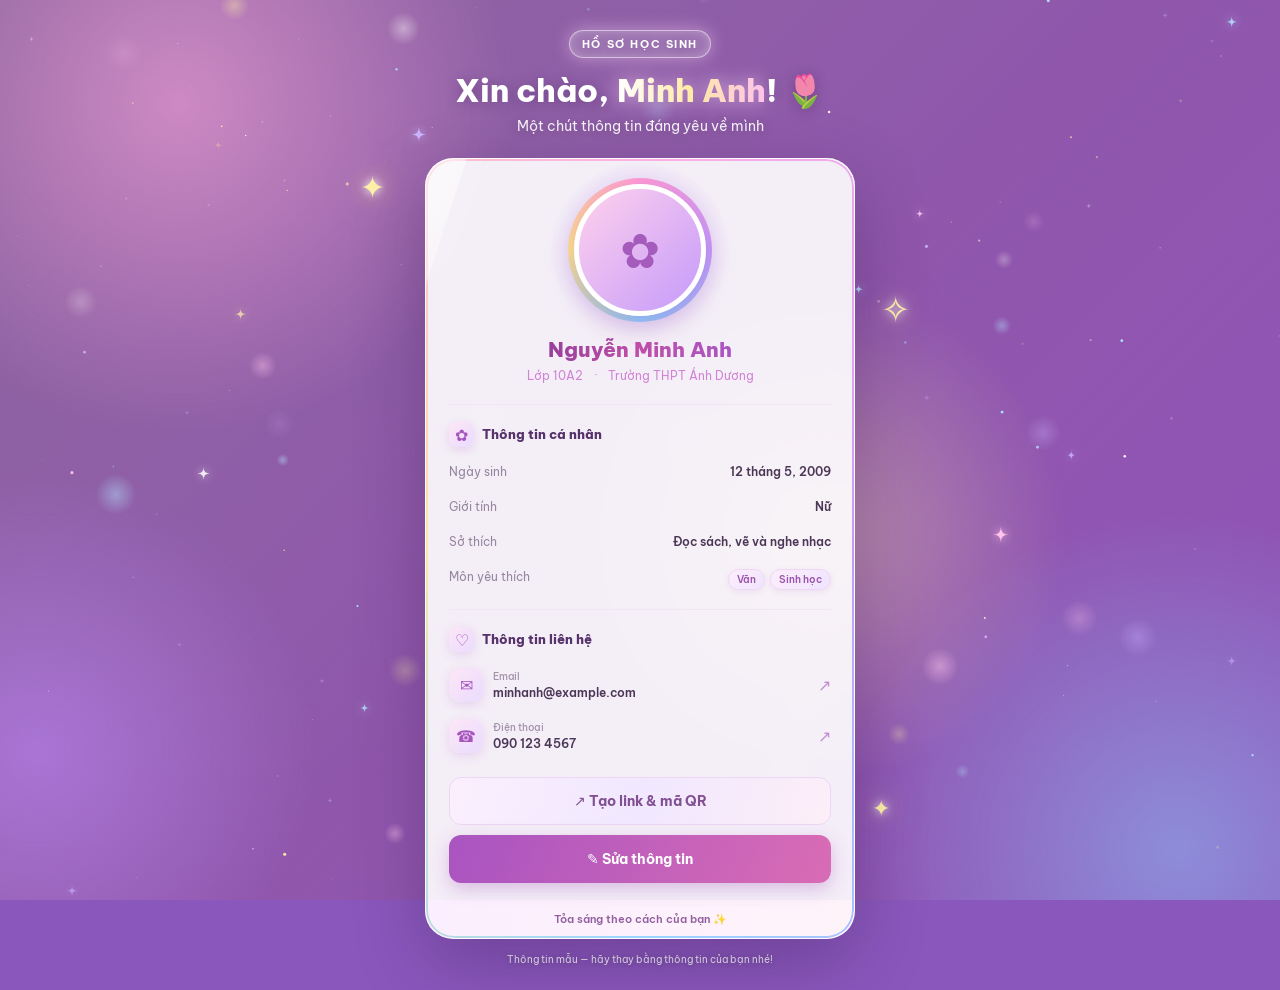
==== index.html @ 6e38a8b4 "Add files via upload" ====
<!DOCTYPE html>
<html lang="vi">
<head>
    <meta charset="UTF-8">
    <meta name="viewport" content="width=device-width, initial-scale=1.0, viewport-fit=cover">
    <meta name="theme-color" content="#a54bd6">
    <title>Hồ sơ học sinh | Minh Anh</title>
    <link rel="preconnect" href="https://fonts.googleapis.com">
    <link rel="preconnect" href="https://fonts.gstatic.com" crossorigin>
    <link href="https://fonts.googleapis.com/css2?family=Be+Vietnam+Pro:wght@400;500;600;700;800&display=swap" rel="stylesheet">
    <link rel="stylesheet" href="style.css">
</head>
<body>
    <div class="aurora" aria-hidden="true">
        <span class="blob blob-1"></span>
        <span class="blob blob-2"></span>
        <span class="blob blob-3"></span>
        <span class="blob blob-4"></span>
    </div>
    <canvas class="star-canvas" id="star-canvas" aria-hidden="true"></canvas>
    <main class="profile-page">
        <div class="sparkle sparkle-one" aria-hidden="true">✦</div>
        <div class="sparkle sparkle-two" aria-hidden="true">✧</div>
        <div class="sparkle sparkle-three" aria-hidden="true">✦</div>

        <header class="page-heading">
            <span class="eyebrow">HỒ SƠ HỌC SINH</span>
            <h1>Xin chào, <span id="greeting-name">Minh Anh</span>! <span class="wave-flower" aria-hidden="true">🌷</span></h1>
            <p>Một chút thông tin đáng yêu về mình</p>
        </header>

        <article class="profile-card">
            <div class="portrait-wrap">
                <img
                    class="portrait"
                    id="portrait"
                    src="https://images.unsplash.com/photo-1534528741775-53994a69daeb?auto=format&amp;fit=crop&amp;w=500&amp;h=500&amp;q=85"
                    alt="Ảnh chân dung của Nguyễn Minh Anh"
                >
                <span class="portrait-placeholder" id="portrait-placeholder" hidden aria-hidden="true">✿</span>
                <span class="orbit" aria-hidden="true"><i>✦</i><i>✧</i><i>♡</i><i>✦</i></span>
                <span class="online-badge" id="portrait-badge"><span aria-hidden="true">✦</span> Học sinh chăm ngoan</span>
            </div>

            <div class="student-intro">
                <h2 id="student-name">Nguyễn Minh Anh</h2>
                <p class="student-meta"><span id="student-class">Lớp 10A2</span> <span id="meta-separator" aria-hidden="true">·</span> <span id="student-school">Trường THPT Ánh Dương</span></p>
            </div>

            <section class="info-section" aria-labelledby="personal-title">
                <h3 id="personal-title"><span class="section-icon" aria-hidden="true">✿</span> Thông tin cá nhân</h3>
                <dl class="info-list">
                    <div class="info-row">
                        <dt>Ngày sinh</dt>
                        <dd id="student-birthday">12 tháng 5, 2009</dd>
                    </div>
                    <div class="info-row">
                        <dt>Giới tính</dt>
                        <dd id="student-gender">Nữ</dd>
                    </div>
                    <div class="info-row">
                        <dt>Sở thích</dt>
                        <dd id="student-hobbies">Đọc sách, vẽ và nghe nhạc</dd>
                    </div>
                    <div class="info-row">
                        <dt>Môn yêu thích</dt>
                        <dd id="student-subjects"><span class="subject-pill">Văn</span><span class="subject-pill">Sinh học</span></dd>
                    </div>
                </dl>
            </section>

            <section class="contact-section" aria-labelledby="contact-title">
                <h3 id="contact-title"><span class="section-icon" aria-hidden="true">♡</span> Thông tin liên hệ</h3>
                <a class="contact-link" id="email-link" href="mailto:minhanh@example.com">
                    <span class="contact-icon" aria-hidden="true">✉</span>
                    <span><small>Email</small><span id="student-email">minhanh@example.com</span></span>
                    <span class="link-arrow" aria-hidden="true">↗</span>
                </a>
                <a class="contact-link" id="phone-link" href="tel:+84901234567">
                    <span class="contact-icon" aria-hidden="true">☎</span>
                    <span><small>Điện thoại</small><span id="student-phone">090 123 4567</span></span>
                    <span class="link-arrow" aria-hidden="true">↗</span>
                </a>
            </section>

            <button class="heart-button" id="heart-button" type="button" hidden><span aria-hidden="true">💖</span> <span id="heart-label">Thả tim cho bạn ấy</span></button>
            <button class="share-toggle" id="share-toggle" type="button" aria-expanded="false" aria-controls="share-panel">↗ Tạo link &amp; mã QR</button>
            <section class="share-panel" id="share-panel" hidden aria-labelledby="share-title">
                <h3 id="share-title">Chọn thông tin muốn chia sẻ</h3>
                <p class="share-warning">Chỉ chọn thông tin bạn đồng ý công khai. Người nhận link hoặc mã QR có thể xem các mục đã chọn.</p>
                <fieldset class="share-fields">
                    <legend>Hiển thị trong hồ sơ chia sẻ</legend>
                    <label><input type="checkbox" value="name"> Họ và tên</label>
                    <label><input type="checkbox" value="className"> Lớp</label>
                    <label><input type="checkbox" value="school"> Trường</label>
                    <label><input type="checkbox" value="photo"> Ảnh đại diện</label>
                    <label><input type="checkbox" value="birthday"> Ngày sinh</label>
                    <label><input type="checkbox" value="gender"> Giới tính</label>
                    <label><input type="checkbox" value="hobbies"> Sở thích</label>
                    <label><input type="checkbox" value="subjects"> Môn yêu thích</label>
                    <label><input type="checkbox" value="email"> Email</label>
                    <label><input type="checkbox" value="phone"> Điện thoại</label>
                </fieldset>
                <p class="share-note">Các mục đã chọn được nhúng vào đường dẫn (không mã hóa); đừng chia sẻ dữ liệu nhạy cảm. Ảnh tải lên chỉ lưu trên máy, muốn chia sẻ ảnh cần dùng URL công khai. Trang cần được đăng lên hosting để người khác mở được.</p>
                <p class="share-message" id="share-message" role="status" aria-live="polite"></p>
                <div class="share-actions">
                    <button class="save-button" id="create-share" type="button">Tạo link &amp; QR</button>
                    <button class="cancel-button" id="close-share" type="button">Đóng</button>
                </div>
                <div class="share-result" id="share-result" hidden>
                    <label class="form-field">
                        Link chia sẻ
                        <input id="share-url" type="text" readonly>
                    </label>
                    <button class="save-button native-share" id="native-share" type="button" hidden>📤 Gửi qua Zalo, Messenger…</button>
                    <button class="copy-button" id="copy-share" type="button">Sao chép link</button>
                    <a class="designer-link" id="open-qr-designer" href="qr-designer.html" target="_blank" rel="noopener">Trang trang trí thẻ QR · tải PNG 54 × 85 mm</a>
                    <div class="qr-output" id="qr-output" aria-label="Mã QR cho link hồ sơ"></div>
                </div>
            </section>

            <button class="edit-toggle" id="edit-toggle" type="button" aria-expanded="false" aria-controls="profile-form">✎ Sửa thông tin</button>
            <form class="profile-form" id="profile-form" hidden>
                <h3>Chỉnh sửa hồ sơ</h3>
                <label class="form-field">
                    Họ và tên
                    <input name="name" type="text" maxlength="80" autocomplete="name" autocapitalize="words" enterkeyhint="next">
                </label>
                <div class="form-grid">
                    <label class="form-field">
                        Lớp
                        <input name="className" type="text" maxlength="30">
                    </label>
                    <label class="form-field">
                        Trường
                        <input name="school" type="text" maxlength="100">
                    </label>
                </div>
                <div class="form-grid">
                    <label class="form-field">
                        Ngày sinh
                        <input name="birthday" type="date">
                    </label>
                    <label class="form-field">
                        Giới tính
                        <select name="gender">
                            <option value="">Chưa chọn</option>
                            <option value="Nữ">Nữ</option>
                            <option value="Nam">Nam</option>
                            <option value="Khác">Khác</option>
                        </select>
                    </label>
                </div>
                <label class="form-field">
                    Sở thích
                    <input name="hobbies" type="text" maxlength="160">
                </label>
                <label class="form-field">
                    Môn yêu thích <span class="field-hint">(ngăn cách bằng dấu phẩy)</span>
                    <input name="subjects" type="text" maxlength="120">
                </label>
                <label class="form-field">
                    Email
                    <input name="email" type="email" maxlength="120" autocomplete="email" inputmode="email" autocapitalize="off" spellcheck="false" enterkeyhint="next">
                </label>
                <label class="form-field">
                    Điện thoại
                    <input name="phone" type="tel" maxlength="24" autocomplete="tel" inputmode="tel" enterkeyhint="next">
                </label>
                <label class="form-field">
                    Đường dẫn ảnh chân dung
                    <input name="photo" type="url" maxlength="500" inputmode="url" autocapitalize="off" spellcheck="false" placeholder="https://…">
                </label>
                <label class="form-field">
                    Hoặc chọn ảnh từ thiết bị
                    <input name="photoFile" type="file" accept="image/*">
                    <span class="field-hint">Ảnh sẽ được tự thu nhỏ và lưu trên trình duyệt này.</span>
                </label>
                <img class="photo-preview" id="photo-preview" alt="Xem trước ảnh đại diện" hidden>
                <button class="cancel-button photo-clear" id="clear-photo" type="button" hidden>Gỡ ảnh đại diện</button>
                <p class="form-message" id="form-message" role="status" aria-live="polite"></p>
                <div class="form-actions">
                    <button class="save-button" type="submit">Lưu thông tin</button>
                    <button class="cancel-button" id="cancel-edit" type="button">Hủy</button>
                </div>
            </form>

            <footer class="card-footer">Tỏa sáng theo cách của bạn <span class="footer-spark" aria-hidden="true">✨</span></footer>
        </article>
        <p class="page-note">Thông tin mẫu — hãy thay bằng thông tin của bạn nhé!</p>
    </main>
    <script src="vendor/qrcode.js" defer></script>
    <script src="app.js" defer></script>
    <script src="effects.js" defer></script>
</body>
</html>
---- style.css ----
* {
    box-sizing: border-box;
}

:root {
    color-scheme: light;
    font-family: "Be Vietnam Pro", sans-serif;
    color: #38244d;
    background: #e7c7f5;
    font-synthesis: none;
    text-rendering: optimizeLegibility;
}

body {
    min-width: 320px;
    min-height: 100vh;
    min-height: 100dvh;
    margin: 0;
    background: #8a58bd;
    -webkit-tap-highlight-color: transparent;
}

/* Ảnh nền cố định bằng lớp riêng (iOS không hỗ trợ background-attachment: fixed) */
body::before {
    position: fixed;
    z-index: -2;
    inset: 0;
    background:
        linear-gradient(135deg, rgba(76, 35, 101, 0.62), rgba(151, 68, 173, 0.34)),
        url("https://images.unsplash.com/photo-1503676260728-1c00da094a0b?auto=format&fit=crop&w=1400&q=80") center / cover,
        linear-gradient(135deg, #edcaf7, #b37ad4 52%, #8a58bd);
    content: "";
}

.profile-page {
    position: relative;
    display: flex;
    min-height: 100vh;
    flex-direction: column;
    align-items: center;
    justify-content: center;
    overflow: hidden;
    overflow: clip;
    padding: 38px 18px 26px;
}

.page-heading {
    margin: 0 0 23px;
    color: #fff;
    text-align: center;
    text-shadow: 0 2px 14px rgba(49, 18, 68, 0.3);
}

.eyebrow {
    display: inline-block;
    margin-bottom: 8px;
    border: 1px solid rgba(255, 255, 255, 0.55);
    border-radius: 999px;
    background: rgba(255, 255, 255, 0.16);
    padding: 6px 12px;
    font-size: 0.66rem;
    font-weight: 700;
    letter-spacing: 0.15em;
}

.page-heading h1 {
    margin: 0;
    font-size: clamp(1.45rem, 6vw, 2rem);
    font-weight: 800;
}

.page-heading p {
    margin: 7px 0 0;
    font-size: 0.86rem;
    opacity: 0.92;
}

.profile-card {
    position: relative;
    z-index: 1;
    --card-pad: 23px;
    width: min(100%, 430px);
    overflow: hidden;
    overflow: clip;
    border: 1px solid rgba(255, 255, 255, 0.78);
    border-radius: 28px;
    background: rgba(255, 255, 255, 0.94);
    box-shadow: 0 24px 70px rgba(48, 15, 67, 0.3), inset 0 1px 0 #fff;
    padding: 25px 23px 0;
    backdrop-filter: blur(14px);
}

.portrait-wrap {
    position: relative;
    width: 132px;
    height: 132px;
    margin: 0 auto 15px;
    border: 5px solid #fff;
    border-radius: 50%;
    background: linear-gradient(135deg, #ffd1ed, #c59afa);
    box-shadow: 0 0 0 3px #dca9ee, 0 9px 24px rgba(138, 72, 171, 0.22);
}

.portrait {
    display: block;
    width: 100%;
    height: 100%;
    border-radius: inherit;
    object-fit: cover;
    object-position: center 38%;
}

.portrait-placeholder {
    position: absolute;
    inset: 0;
    display: grid;
    place-items: center;
    border-radius: inherit;
    color: #a45bbb;
    font-size: 3rem;
}

.online-badge {
    position: absolute;
    right: 50%;
    bottom: -13px;
    display: flex;
    width: max-content;
    align-items: center;
    gap: 5px;
    transform: translateX(50%);
    border: 1px solid #f2d4fb;
    border-radius: 999px;
    background: #fff7ff;
    padding: 5px 10px;
    color: #8f4bad;
    font-size: 0.62rem;
    font-weight: 700;
    box-shadow: 0 3px 9px rgba(115, 59, 143, 0.12);
}

.student-intro {
    margin: 20px 0 21px;
    text-align: center;
}

.student-intro h2 {
    margin: 0;
    color: #422558;
    font-size: 1.3rem;
    font-weight: 800;
}

.student-meta {
    margin: 5px 0 0;
    color: #8b7797;
    font-size: 0.75rem;
}

.student-meta span {
    margin: 0 4px;
    color: #d184d6;
}

.info-section,
.contact-section {
    border-top: 1px solid #f0e7f3;
    padding: 17px 0 14px;
}

.info-section h3,
.contact-section h3 {
    display: flex;
    align-items: center;
    gap: 8px;
    margin: 0 0 12px;
    color: #56336b;
    font-size: 0.84rem;
    font-weight: 800;
}

.section-icon {
    display: grid;
    width: 25px;
    height: 25px;
    place-items: center;
    border-radius: 8px;
    background: #f7eafa;
    color: #a755bd;
    font-size: 1rem;
}

.info-list {
    display: grid;
    gap: 10px;
    margin: 0;
}

.info-row {
    display: flex;
    justify-content: space-between;
    gap: 14px;
    font-size: 0.75rem;
}

.info-row dt {
    flex: 0 0 94px;
    color: #9687a0;
}

.info-row dd {
    margin: 0;
    color: #4b3657;
    font-weight: 600;
    text-align: right;
}

.subject-pill {
    display: inline-block;
    margin-left: 5px;
    border-radius: 999px;
    background: #f8eafa;
    padding: 3px 8px;
    color: #9c55ad;
    font-size: 0.65rem;
}

.contact-section {
    padding-bottom: 17px;
}

.contact-section h3 {
    margin-bottom: 9px;
}

.contact-link {
    display: flex;
    min-height: 48px;
    align-items: center;
    gap: 10px;
    border-radius: 12px;
    color: #4b3657;
    font-size: 0.72rem;
    font-weight: 600;
    text-decoration: none;
    transition: background-color 160ms ease, transform 160ms ease;
}

.contact-link + .contact-link {
    margin-top: 3px;
}

.contact-link:hover,
.contact-link:focus-visible {
    transform: translateX(3px);
    background: #fcf6fd;
    outline: none;
}

.contact-icon {
    display: grid;
    width: 34px;
    height: 34px;
    flex: 0 0 34px;
    place-items: center;
    border-radius: 11px;
    background: #f7eafa;
    color: #a755bd;
    font-size: 1rem;
}

.contact-link small {
    display: block;
    margin-bottom: 2px;
    color: #a293aa;
    font-size: 0.62rem;
    font-weight: 500;
}

.link-arrow {
    margin-left: auto;
    color: #c28bd0;
    font-size: 1rem;
}

[hidden] {
    display: none !important;
}

.edit-toggle,
.share-toggle,
.save-button,
.cancel-button,
.copy-button,
.designer-link {
    min-height: 43px;
    border: 0;
    border-radius: 12px;
    font: inherit;
    font-size: 0.78rem;
    font-weight: 700;
    cursor: pointer;
    transition: transform 160ms ease, filter 160ms ease;
}

.edit-toggle:hover,
.share-toggle:hover,
.save-button:hover,
.cancel-button:hover,
.copy-button:hover,
.designer-link:hover {
    transform: translateY(-1px);
    filter: brightness(1.03);
}

.edit-toggle:focus-visible,
.share-toggle:focus-visible,
.save-button:focus-visible,
.cancel-button:focus-visible,
.copy-button:focus-visible,
.designer-link:focus-visible,
.form-field input:focus-visible,
.form-field select:focus-visible {
    outline: 3px solid rgba(167, 85, 189, 0.28);
    outline-offset: 2px;
}

.edit-toggle {
    width: 100%;
    margin: 0 0 17px;
    background: linear-gradient(110deg, #a954c1, #c568b4);
    color: #fff;
    box-shadow: 0 6px 15px rgba(153, 71, 173, 0.2);
}

.share-toggle,
.copy-button {
    width: 100%;
    margin: 0 0 10px;
    background: #f5edf7;
    color: #815092;
}

.share-panel {
    display: grid;
    gap: 12px;
    margin-bottom: 17px;
    border: 1px solid #efdef4;
    border-radius: 16px;
    background: #fffaff;
    padding: 15px;
}

.share-panel h3 {
    margin: 0;
    color: #56336b;
    font-size: 0.88rem;
}

.share-warning,
.share-note {
    margin: 0;
    color: #866f91;
    font-size: 0.68rem;
    line-height: 1.55;
}

.share-warning {
    color: #8d526d;
}

.share-fields {
    display: grid;
    grid-template-columns: 1fr 1fr;
    gap: 9px 8px;
    margin: 0;
    border: 1px solid #efe4f2;
    border-radius: 12px;
    padding: 11px;
}

.share-fields legend {
    padding: 0 5px;
    color: #745a81;
    font-size: 0.66rem;
    font-weight: 700;
}

.share-fields label {
    display: flex;
    align-items: center;
    gap: 6px;
    color: #5b4568;
    font-size: 0.67rem;
}

.share-fields input {
    accent-color: #a954c1;
}

.share-message {
    margin: 0;
    color: #478153;
    font-size: 0.7rem;
    line-height: 1.5;
}

.share-message.is-error {
    color: #b33457;
}

.share-actions {
    display: flex;
    gap: 9px;
}

.share-actions .save-button {
    flex: 1;
}

.share-actions .cancel-button {
    min-width: 76px;
}

.share-result {
    display: grid;
    gap: 10px;
    border-top: 1px solid #efe4f2;
    padding-top: 12px;
}

.copy-button {
    margin: 0;
    background: #f0e2f5;
}

.designer-link {
    display: grid;
    place-items: center;
    background: #fdf2f9;
    color: #815092;
    text-align: center;
    text-decoration: none;
}

.qr-output {
    display: grid;
    min-height: 170px;
    place-items: center;
    border-radius: 12px;
    background: #fff;
    padding: 12px;
}

.qr-output img {
    display: block;
    width: min(100%, 190px);
    height: auto;
    image-rendering: pixelated;
}

.profile-form {
    display: grid;
    gap: 12px;
    border-top: 1px solid #f0e7f3;
    padding: 18px 0 19px;
}

.profile-form h3 {
    margin: 0 0 2px;
    color: #56336b;
    font-size: 0.9rem;
}

.form-grid {
    display: grid;
    grid-template-columns: 1fr 1fr;
    gap: 10px;
}

.form-field {
    display: grid;
    min-width: 0;
    gap: 6px;
    color: #715c7d;
    font-size: 0.7rem;
    font-weight: 700;
}

.form-field input,
.form-field select {
    width: 100%;
    min-height: 42px;
    border: 1px solid #e8d9ed;
    border-radius: 10px;
    background: #fff;
    padding: 9px 10px;
    color: #4b3657;
    font: inherit;
    font-size: 0.72rem;
}

.form-field input[type="file"] {
    padding: 7px;
}

.photo-preview {
    width: 88px;
    height: 88px;
    justify-self: center;
    border: 3px solid #e8c6f0;
    border-radius: 50%;
    background: #f7eafa;
    object-fit: cover;
    object-position: center;
}

.photo-clear {
    justify-self: center;
}

.form-field input:focus,
.form-field select:focus {
    border-color: #bd79cd;
    outline: none;
}

.field-hint {
    color: #a293aa;
    font-size: 0.63rem;
    font-weight: 500;
}

.form-message {
    min-height: 0;
    margin: 0;
    color: #478153;
    font-size: 0.7rem;
    line-height: 1.5;
}

.form-message.is-error {
    color: #b33457;
}

.form-actions {
    display: flex;
    gap: 9px;
}

.save-button {
    flex: 1;
    background: #9850b4;
    color: #fff;
}

.save-button:disabled {
    cursor: wait;
    opacity: 0.65;
}

.cancel-button {
    min-width: 88px;
    background: #f5edf7;
    color: #735881;
}

.card-footer {
    margin: 0 -23px;
    background: linear-gradient(90deg, #fbf0ff, #fff5fa);
    padding: 12px 8px;
    color: #91619f;
    font-size: 0.68rem;
    font-weight: 600;
    text-align: center;
}

.page-note {
    margin: 14px 0 0;
    color: rgba(255, 255, 255, 0.9);
    font-size: 0.65rem;
    text-align: center;
    text-shadow: 0 1px 6px rgba(49, 18, 68, 0.35);
}

.sparkle {
    position: absolute;
    z-index: 0;
    color: #fff2a8;
    text-shadow: 0 0 12px rgba(255, 255, 255, 0.9);
    animation: twinkle 2.4s ease-in-out infinite;
    pointer-events: none;
}

.sparkle-one {
    top: 17%;
    left: max(8%, calc(50% - 280px));
    font-size: 1.9rem;
}

.sparkle-two {
    top: 29%;
    right: max(8%, calc(50% - 270px));
    animation-delay: 0.7s;
    font-size: 2.2rem;
}

.sparkle-three {
    right: max(12%, calc(50% - 250px));
    bottom: 17%;
    animation-delay: 1.3s;
    font-size: 1.4rem;
}

@keyframes twinkle {
    0%, 100% {
        opacity: 0.55;
        transform: scale(0.82) rotate(-12deg);
    }

    50% {
        opacity: 1;
        transform: scale(1.18) rotate(12deg);
    }
}

@media (max-width: 380px) {
    .profile-page {
        padding-right: 13px;
        padding-left: 13px;
    }

    .profile-card {
        --card-pad: 18px;
        border-radius: 24px;
        padding-right: 18px;
        padding-left: 18px;
    }

    .card-footer {
        margin-right: -18px;
        margin-left: -18px;
    }

    .info-row {
        gap: 8px;
        font-size: 0.7rem;
    }

    .form-grid {
        grid-template-columns: 1fr;
    }
}

/* ==========================================================
   ✨ Hiệu ứng lung linh
   ========================================================== */

@property --angle {
    syntax: "<angle>";
    inherits: false;
    initial-value: 0deg;
}

/* Tạo ngữ cảnh xếp lớp để cực quang & sao nằm trên ảnh nền, dưới nội dung */
body {
    isolation: isolate;
}

/* Nền cực quang */
.aurora {
    position: fixed;
    z-index: -1;
    inset: 0;
    overflow: hidden;
    pointer-events: none;
}

.blob {
    position: absolute;
    width: 60vmax;
    height: 60vmax;
    border-radius: 50%;
    opacity: 0.6;
    mix-blend-mode: screen;
    animation: drift 18s ease-in-out infinite alternate;
    will-change: transform;
}

.blob-1 {
    top: -22vmax;
    left: -16vmax;
    background: radial-gradient(circle, rgba(255, 168, 222, 0.95), transparent 62%);
}

.blob-2 {
    right: -22vmax;
    bottom: -26vmax;
    background: radial-gradient(circle, rgba(140, 205, 255, 0.8), transparent 62%);
    animation-duration: 22s;
    animation-delay: -6s;
}

.blob-3 {
    top: 28%;
    left: 42%;
    width: 44vmax;
    height: 44vmax;
    background: radial-gradient(circle, rgba(255, 234, 160, 0.6), transparent 62%);
    animation-duration: 26s;
    animation-delay: -12s;
}

.blob-4 {
    top: 48%;
    left: -22vmax;
    width: 50vmax;
    height: 50vmax;
    background: radial-gradient(circle, rgba(196, 140, 255, 0.85), transparent 62%);
    animation-duration: 20s;
    animation-delay: -3s;
}

@keyframes drift {
    0% { transform: translate3d(0, 0, 0) scale(1); }
    50% { transform: translate3d(6vmax, -4vmax, 0) scale(1.12); }
    100% { transform: translate3d(-4vmax, 5vmax, 0) scale(0.94); }
}

.star-canvas {
    position: fixed;
    z-index: -1;
    inset: 0;
    width: 100%;
    height: 100%;
    pointer-events: none;
}

/* Tiêu đề */
.page-heading {
    animation: rise 0.8s cubic-bezier(0.2, 0.8, 0.2, 1) backwards;
}

.eyebrow {
    position: relative;
    overflow: hidden;
    box-shadow: 0 0 18px rgba(255, 220, 250, 0.45), inset 0 0 8px rgba(255, 255, 255, 0.25);
}

.eyebrow::after {
    position: absolute;
    inset: 0;
    background: linear-gradient(100deg, transparent 30%, rgba(255, 255, 255, 0.75) 50%, transparent 70%);
    transform: translateX(-120%);
    animation: sweep 4.5s ease-in-out 1s infinite;
    content: "";
}

#greeting-name {
    background: linear-gradient(90deg, #fff 0%, #ffeaa6 25%, #ffc2ec 50%, #ffeaa6 75%, #fff 100%);
    background-size: 200% auto;
    -webkit-background-clip: text;
    background-clip: text;
    color: transparent;
    text-shadow: none;
    filter: drop-shadow(0 0 10px rgba(255, 225, 250, 0.65));
    animation: shimmer-text 4s linear infinite;
}

.wave-flower {
    display: inline-block;
    transform-origin: 50% 90%;
    animation: sway 2.8s ease-in-out infinite;
}

/* Thẻ hồ sơ */
.profile-card {
    background: rgba(255, 255, 255, 0.9);
    animation:
        card-in 0.9s cubic-bezier(0.2, 0.8, 0.2, 1) 0.1s backwards,
        card-glow 6s ease-in-out infinite;
}

.profile-card::before {
    position: absolute;
    z-index: 2;
    inset: 0;
    border-radius: inherit;
    background: conic-gradient(from var(--angle), #ffb0e4, #c59afa, #9ad6ff, #ffe7a0, #ffb0e4);
    padding: 2px;
    pointer-events: none;
    content: "";
    -webkit-mask: linear-gradient(#000 0 0) content-box, linear-gradient(#000 0 0);
    -webkit-mask-composite: xor;
    mask: linear-gradient(#000 0 0) content-box, linear-gradient(#000 0 0);
    mask-composite: exclude;
    animation: spin-angle 6s linear infinite;
}

.profile-card::after {
    position: absolute;
    z-index: 3;
    top: 0;
    left: 0;
    width: 40%;
    height: 100%;
    background: linear-gradient(100deg, transparent, rgba(255, 255, 255, 0.55), transparent);
    transform: translateX(-150%) skewX(-18deg);
    pointer-events: none;
    content: "";
    animation: card-shine 8s ease-in-out 1.4s infinite;
}

.portrait-wrap,
.student-intro,
.info-section,
.contact-section,
.card-footer {
    animation: rise 0.7s cubic-bezier(0.2, 0.8, 0.2, 1) backwards;
}

.student-intro { animation-delay: 0.35s; }
.info-section { animation-delay: 0.45s; }
.contact-section { animation-delay: 0.55s; }
.card-footer { animation-delay: 0.65s; }

.share-panel,
.profile-form {
    animation: pop-in 0.45s cubic-bezier(0.2, 0.8, 0.2, 1);
}

/* Ảnh chân dung với vòng cầu vồng */
.portrait-wrap {
    box-shadow: 0 10px 28px rgba(138, 72, 171, 0.3);
    animation:
        rise 0.7s cubic-bezier(0.2, 0.8, 0.2, 1) 0.25s backwards,
        float 5s ease-in-out 1s infinite;
}

.portrait-wrap::before {
    position: absolute;
    z-index: -1;
    inset: -11px;
    border-radius: 50%;
    background: conic-gradient(#ff9ad5, #c59afa, #8fd3ff, #ffe48a, #ff9ad5);
    content: "";
    animation: spin 5s linear infinite;
}

.portrait-wrap::after {
    position: absolute;
    z-index: -2;
    inset: -30px;
    border-radius: 50%;
    background: radial-gradient(circle, rgba(255, 170, 230, 0.55), rgba(197, 154, 250, 0.25) 45%, transparent 70%);
    content: "";
    animation: pulse 3s ease-in-out infinite;
}

.online-badge {
    z-index: 1;
    background: linear-gradient(90deg, #fff7ff, #fff3fb, #f6f0ff);
    box-shadow: 0 3px 12px rgba(165, 75, 214, 0.25), 0 0 0 2px rgba(255, 255, 255, 0.7);
}

.online-badge > span {
    display: inline-block;
    color: #e0a500;
    animation: twinkle 1.8s ease-in-out infinite;
}

.student-intro h2 {
    background: linear-gradient(90deg, #6b2f8f 0%, #c04fa8 25%, #8f5ce0 50%, #c04fa8 75%, #6b2f8f 100%);
    background-size: 200% auto;
    -webkit-background-clip: text;
    background-clip: text;
    color: transparent;
    animation: shimmer-text 6s linear infinite;
}

/* Các mục thông tin */
.section-icon,
.contact-icon {
    background: linear-gradient(135deg, #fde6f6, #eadcff);
    box-shadow: 0 3px 10px rgba(167, 85, 189, 0.18);
    transition: transform 260ms cubic-bezier(0.3, 1.6, 0.5, 1);
}

.info-section:hover .section-icon,
.contact-section:hover .section-icon {
    transform: rotate(-12deg) scale(1.12);
}

.info-row {
    margin: 0 -8px;
    border-radius: 10px;
    padding: 5px 8px;
    transition: background-color 180ms ease;
}

.info-row:hover {
    background: linear-gradient(90deg, #fdf3fe, #f8f1ff);
}

.subject-pill {
    border: 1px solid #f0d5f6;
    background: linear-gradient(135deg, #fdeefb, #efe4ff);
    box-shadow: 0 2px 6px rgba(167, 85, 189, 0.12);
    transition: transform 200ms ease;
}

.subject-pill:hover {
    transform: translateY(-2px) scale(1.06);
}

.contact-link:hover .contact-icon,
.contact-link:focus-visible .contact-icon {
    transform: scale(1.12) rotate(8deg);
}

.contact-link:hover,
.contact-link:focus-visible {
    background: linear-gradient(90deg, #fcf3fe, #f6f0ff);
}

/* Nút bấm có vệt sáng */
.edit-toggle,
.share-toggle,
.save-button,
.copy-button,
.designer-link {
    position: relative;
    overflow: hidden;
}

.edit-toggle,
.save-button {
    background: linear-gradient(110deg, #a954c1, #d86bb5, #8f6fe0, #a954c1);
    background-size: 300% 100%;
    box-shadow: 0 6px 18px rgba(153, 71, 173, 0.3);
    animation: gradient-flow 6s ease infinite;
}

.share-toggle {
    border: 1px solid #ecd6f4;
    background: linear-gradient(110deg, #fbeffd, #f1e8ff, #fdeef7);
}

.edit-toggle::after,
.share-toggle::after,
.save-button::after,
.copy-button::after,
.designer-link::after {
    position: absolute;
    inset: 0;
    background: linear-gradient(100deg, transparent 30%, rgba(255, 255, 255, 0.55) 50%, transparent 70%);
    transform: translateX(-120%);
    transition: transform 0.7s ease;
    pointer-events: none;
    content: "";
}

.edit-toggle:hover::after,
.share-toggle:hover::after,
.save-button:hover::after,
.copy-button:hover::after,
.designer-link:hover::after {
    transform: translateX(120%);
}

.edit-toggle:hover,
.save-button:hover {
    box-shadow: 0 8px 24px rgba(200, 90, 190, 0.42);
}

.card-footer {
    background: linear-gradient(90deg, #fbefff, #fff3fa, #f3eeff, #fbefff);
    background-size: 300% 100%;
    animation:
        rise 0.7s cubic-bezier(0.2, 0.8, 0.2, 1) 0.65s backwards,
        gradient-flow 8s ease infinite;
}

.footer-spark {
    display: inline-block;
    animation: twinkle 2s ease-in-out infinite;
}

/* Ngôi sao trang trí */
.sparkle {
    text-shadow: 0 0 10px #fff, 0 0 22px rgba(255, 230, 150, 0.9), 0 0 40px rgba(255, 170, 230, 0.6);
}

/* Vệt sao theo con trỏ */
.trail-spark {
    position: fixed;
    z-index: 1000;
    top: 0;
    left: 0;
    color: var(--color);
    font-size: var(--size);
    line-height: 1;
    text-shadow: 0 0 8px var(--color), 0 0 2px #fff;
    pointer-events: none;
    animation: spark-fly var(--dur) ease-out both;
    will-change: transform, opacity;
}

@keyframes spark-fly {
    from {
        opacity: 1;
        transform: translate(-50%, -50%) scale(1) rotate(0deg);
    }

    to {
        opacity: 0;
        transform: translate(calc(-50% + var(--dx)), calc(-50% + var(--dy))) scale(0.2) rotate(var(--rot));
    }
}

/* ==========================================================
   📱 Tối ưu cho điện thoại
   ========================================================== */

.profile-page {
    min-height: 100dvh;
    padding:
        max(30px, env(safe-area-inset-top))
        max(14px, env(safe-area-inset-right))
        max(24px, env(safe-area-inset-bottom))
        max(14px, env(safe-area-inset-left));
}

button,
a,
label,
input,
select {
    touch-action: manipulation;
}

.info-row dd,
.contact-link > span:nth-child(2) {
    min-width: 0;
    overflow-wrap: anywhere;
}

/* Ô nhập 16px để iOS không tự phóng to khi chạm vào */
.form-field {
    font-size: 0.8rem;
}

.form-field input,
.form-field select {
    min-height: 48px;
    border-radius: 12px;
    background: #fffdff;
    padding: 11px 13px;
    font-size: 16px;
    transition: border-color 160ms ease, box-shadow 160ms ease;
}

.form-field input:focus,
.form-field select:focus {
    box-shadow: 0 0 0 4px rgba(189, 121, 205, 0.18);
}

.form-field input[type="file"] {
    padding: 8px;
    font-size: 14px;
}

.form-field input[type="file"]::file-selector-button {
    margin-right: 10px;
    border: 0;
    border-radius: 9px;
    background: linear-gradient(110deg, #a954c1, #d86bb5);
    padding: 8px 12px;
    color: #fff;
    font: inherit;
    font-weight: 700;
    cursor: pointer;
}

.field-hint {
    font-size: 0.72rem;
}

.profile-form h3,
.share-panel h3 {
    font-size: 1rem;
}

.edit-toggle,
.share-toggle,
.save-button,
.cancel-button,
.copy-button,
.designer-link {
    min-height: 48px;
    font-size: 0.88rem;
}

.form-message,
.share-message {
    font-size: 0.8rem;
}

/* Thanh nút Lưu dính đáy màn hình khi đang sửa */
.form-actions {
    position: sticky;
    z-index: 4;
    bottom: 0;
    margin: 0 calc(-1 * var(--card-pad)) -19px;
    background: linear-gradient(rgba(255, 255, 255, 0), rgba(255, 255, 255, 0.97) 32%);
    padding: 16px var(--card-pad) calc(14px + env(safe-area-inset-bottom));
}

/* Ô chọn thông tin chia sẻ dạng chip dễ chạm */
.share-fields {
    gap: 8px;
    padding: 12px;
}

.share-fields legend {
    font-size: 0.74rem;
}

.share-fields label {
    min-height: 46px;
    border: 1px solid #eedcf4;
    border-radius: 12px;
    background: #fff;
    padding: 8px 10px;
    font-size: 0.8rem;
    cursor: pointer;
    transition: background-color 160ms ease, border-color 160ms ease, box-shadow 160ms ease;
}

.share-fields label:has(input:checked) {
    border-color: #c98ad8;
    background: linear-gradient(135deg, #fbeefd, #f1e8ff);
    color: #6b3a80;
    font-weight: 700;
    box-shadow: 0 3px 10px rgba(167, 85, 189, 0.15);
}

.share-fields input {
    width: 18px;
    height: 18px;
    flex: none;
    margin: 0;
}

.share-warning,
.share-note {
    font-size: 0.76rem;
}

#share-url {
    font-size: 14px;
}

.designer-link {
    padding: 8px 14px;
    line-height: 1.35;
}

.qr-output img {
    width: min(100%, 220px);
}

@media (max-width: 600px) {
    .page-heading h1 {
        font-size: 1.6rem;
    }

    .page-heading p {
        font-size: 0.92rem;
    }

    .eyebrow {
        font-size: 0.7rem;
    }

    .student-intro h2 {
        font-size: 1.45rem;
    }

    .student-meta {
        font-size: 0.86rem;
    }

    .info-section h3,
    .contact-section h3 {
        font-size: 0.96rem;
    }

    .info-row {
        font-size: 0.88rem;
    }

    .info-row dt {
        flex-basis: 104px;
    }

    .subject-pill {
        margin: 2px 0 2px 5px;
        padding: 4px 10px;
        font-size: 0.78rem;
    }

    .contact-link {
        min-height: 56px;
        font-size: 0.88rem;
    }

    .contact-link small {
        font-size: 0.74rem;
    }

    .online-badge {
        font-size: 0.72rem;
    }

    .card-footer {
        font-size: 0.8rem;
    }

    .page-note {
        font-size: 0.76rem;
    }

    /* Nhẹ máy hơn trên điện thoại */
    .profile-card {
        background: rgba(255, 255, 255, 0.95);
        box-shadow: 0 20px 50px rgba(48, 15, 67, 0.3), 0 0 36px rgba(255, 170, 230, 0.35), inset 0 1px 0 #fff;
        backdrop-filter: none;
        animation: card-in 0.9s cubic-bezier(0.2, 0.8, 0.2, 1) 0.1s backwards;
    }

    .blob {
        opacity: 0.42;
        mix-blend-mode: normal;
    }
}

@media (max-width: 420px) {
    .form-grid {
        grid-template-columns: 1fr;
    }
}

/* Màn hình cảm ứng: bỏ hiệu ứng hover bị "dính", thay bằng phản hồi khi nhấn */
@media (hover: none) {
    .info-row:hover,
    .contact-link:hover {
        background: transparent;
    }

    .contact-link:hover,
    .subject-pill:hover,
    .contact-link:hover .contact-icon,
    .info-section:hover .section-icon,
    .contact-section:hover .section-icon,
    .edit-toggle:hover,
    .share-toggle:hover,
    .save-button:hover,
    .cancel-button:hover,
    .copy-button:hover,
    .designer-link:hover {
        transform: none;
    }

    .edit-toggle:hover::after,
    .share-toggle:hover::after,
    .save-button:hover::after,
    .copy-button:hover::after,
    .designer-link:hover::after {
        transform: translateX(-120%);
    }

    .edit-toggle:active::after,
    .share-toggle:active::after,
    .save-button:active::after,
    .copy-button:active::after,
    .designer-link:active::after {
        transform: translateX(120%);
        transition-duration: 0.4s;
    }

    .edit-toggle:active,
    .share-toggle:active,
    .save-button:active,
    .cancel-button:active,
    .copy-button:active,
    .designer-link:active,
    .heart-button:active {
        transform: scale(0.97);
    }

    .contact-link:active {
        background: linear-gradient(90deg, #fcf3fe, #f6f0ff);
        transform: scale(0.98);
    }

    .share-fields label:active {
        transform: scale(0.97);
    }
}

/* ==========================================================
   💖 Trang xem hồ sơ được chia sẻ — lung linh hơn
   ========================================================== */

.orbit {
    display: none;
}

.is-shared .page-heading h1 {
    font-size: clamp(1.75rem, 7.5vw, 2.35rem);
}

.is-shared .profile-card {
    padding-top: 40px;
    background:
        radial-gradient(circle at 10% 16%, rgba(255, 205, 110, 0.6) 0 1.6px, transparent 2.6px),
        radial-gradient(circle at 88% 10%, rgba(255, 140, 205, 0.55) 0 1.6px, transparent 2.6px),
        radial-gradient(circle at 93% 44%, rgba(180, 150, 255, 0.55) 0 1.6px, transparent 2.6px),
        radial-gradient(circle at 6% 56%, rgba(255, 140, 205, 0.5) 0 1.6px, transparent 2.6px),
        radial-gradient(circle at 84% 86%, rgba(255, 205, 110, 0.55) 0 1.6px, transparent 2.6px),
        radial-gradient(circle at 18% 92%, rgba(180, 150, 255, 0.5) 0 1.6px, transparent 2.6px),
        linear-gradient(165deg, rgba(255, 255, 255, 0.97), rgba(253, 243, 255, 0.96) 55%, rgba(244, 238, 255, 0.96));
}

.is-shared .profile-card::before {
    padding: 3px;
    animation-duration: 4s;
}

.is-shared .portrait-wrap {
    width: 156px;
    height: 156px;
    margin-bottom: 22px;
}

.is-shared .portrait-wrap::before {
    inset: -13px;
    filter: saturate(1.3);
    animation-duration: 3.5s;
}

.is-shared .portrait-wrap::after {
    inset: -46px;
}

/* Sao bay vòng quanh ảnh */
.is-shared .orbit {
    position: absolute;
    display: block;
    inset: -28px;
    pointer-events: none;
    animation: spin 10s linear infinite;
}

.is-shared .orbit i {
    position: absolute;
    color: #fff3a6;
    font-size: 16px;
    font-style: normal;
    line-height: 1;
    text-shadow: 0 0 6px #fff, 0 0 14px rgba(255, 180, 230, 0.95);
    animation: twinkle 1.6s ease-in-out infinite;
}

.is-shared .orbit i:nth-child(1) { top: 2px; left: 12%; }
.is-shared .orbit i:nth-child(2) { top: 8%; right: 4%; color: #ffc2ec; animation-delay: 0.4s; }
.is-shared .orbit i:nth-child(3) { bottom: 12%; left: -2px; color: #ff9fd0; font-size: 18px; animation-delay: 0.8s; }
.is-shared .orbit i:nth-child(4) { right: 8%; bottom: 0; color: #d9c2ff; animation-delay: 1.2s; }

.is-shared .student-intro h2 {
    font-size: 1.6rem;
}

/* Từng dòng thông tin lần lượt hiện ra */
.is-shared .info-row,
.is-shared .contact-link {
    animation: rise 0.6s cubic-bezier(0.2, 0.8, 0.2, 1) backwards;
}

.is-shared .info-row:nth-child(1) { animation-delay: 0.6s; }
.is-shared .info-row:nth-child(2) { animation-delay: 0.7s; }
.is-shared .info-row:nth-child(3) { animation-delay: 0.8s; }
.is-shared .info-row:nth-child(4) { animation-delay: 0.9s; }
.is-shared .contact-link:nth-of-type(1) { animation-delay: 1s; }
.is-shared .contact-link:nth-of-type(2) { animation-delay: 1.1s; }

.is-shared .contact-link {
    border: 1px solid #f1e2f6;
    background: linear-gradient(90deg, #fffaff, #f8f3ff);
    padding: 8px 12px 8px 8px;
}

.is-shared .contact-link + .contact-link {
    margin-top: 9px;
}

.is-shared .page-note {
    max-width: 430px;
    border: 1px solid rgba(255, 255, 255, 0.35);
    border-radius: 18px;
    background: rgba(255, 255, 255, 0.16);
    padding: 8px 16px;
    line-height: 1.5;
}

/* Nút thả tim */
.heart-button {
    position: relative;
    width: 100%;
    min-height: 54px;
    margin: 2px 0 18px;
    overflow: hidden;
    border: 0;
    border-radius: 999px;
    background: linear-gradient(110deg, #ff7fbf, #d86bd6, #a678ff, #ff7fbf);
    background-size: 300% 100%;
    color: #fff;
    font: inherit;
    font-size: 0.98rem;
    font-weight: 800;
    box-shadow: 0 8px 22px rgba(230, 90, 180, 0.38);
    cursor: pointer;
    transition: transform 160ms ease;
    animation:
        gradient-flow 5s ease infinite,
        rise 0.7s cubic-bezier(0.2, 0.8, 0.2, 1) 1.2s backwards;
}

.heart-button > span:first-child {
    display: inline-block;
    animation: heartbeat 1.3s ease-in-out infinite;
}

.heart-button::after {
    position: absolute;
    inset: 0;
    background: linear-gradient(100deg, transparent 30%, rgba(255, 255, 255, 0.5) 50%, transparent 70%);
    transform: translateX(-120%);
    pointer-events: none;
    content: "";
    animation: sweep 3.5s ease-in-out 2s infinite;
}

.heart-button:focus-visible {
    outline: 3px solid rgba(255, 127, 191, 0.4);
    outline-offset: 3px;
}

@keyframes heartbeat {
    0%, 60%, 100% { transform: scale(1); }
    15% { transform: scale(1.28); }
    30% { transform: scale(1); }
    45% { transform: scale(1.18); }
}

@keyframes rise {
    from {
        opacity: 0;
        transform: translateY(18px);
    }
}

@keyframes card-in {
    from {
        opacity: 0;
        transform: translateY(30px) scale(0.96);
    }
}

@keyframes pop-in {
    from {
        opacity: 0;
        transform: translateY(-6px) scale(0.98);
    }
}

@keyframes card-glow {
    0%, 100% {
        box-shadow: 0 24px 70px rgba(48, 15, 67, 0.3), 0 0 36px rgba(255, 170, 230, 0.35), inset 0 1px 0 #fff;
    }

    50% {
        box-shadow: 0 24px 70px rgba(48, 15, 67, 0.3), 0 0 52px rgba(170, 190, 255, 0.45), inset 0 1px 0 #fff;
    }
}

@keyframes card-shine {
    0% { transform: translateX(-150%) skewX(-18deg); }
    16%, 100% { transform: translateX(320%) skewX(-18deg); }
}

@keyframes sweep {
    0% { transform: translateX(-120%); }
    30%, 100% { transform: translateX(120%); }
}

@keyframes shimmer-text {
    to { background-position: -200% center; }
}

@keyframes gradient-flow {
    0%, 100% { background-position: 0% 50%; }
    50% { background-position: 100% 50%; }
}

@keyframes spin {
    to { transform: rotate(360deg); }
}

@keyframes spin-angle {
    to { --angle: 360deg; }
}

@keyframes pulse {
    0%, 100% {
        opacity: 0.7;
        transform: scale(0.94);
    }

    50% {
        opacity: 1;
        transform: scale(1.06);
    }
}

@keyframes float {
    0%, 100% { transform: translateY(0); }
    50% { transform: translateY(-6px); }
}

@keyframes sway {
    0%, 100% { transform: rotate(-10deg); }
    50% { transform: rotate(10deg); }
}

@media (prefers-reduced-motion: reduce) {
    *,
    *::before,
    *::after {
        scroll-behavior: auto !important;
        animation-duration: 0.01ms !important;
        animation-iteration-count: 1 !important;
        transition-duration: 0.01ms !important;
    }
}
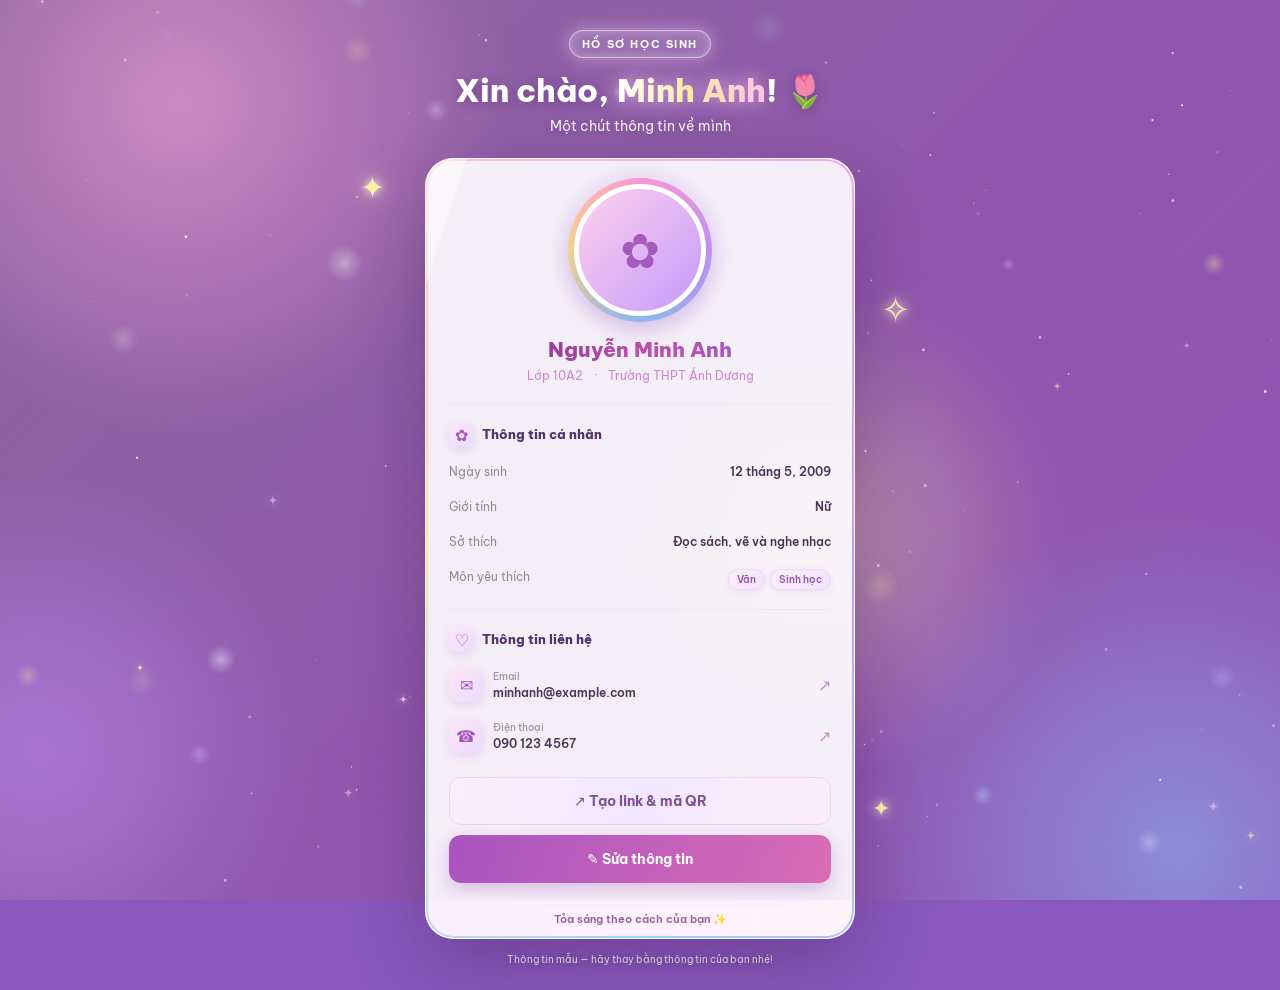
==== commit 4043a298: "Update index.html" ====
--- a/index.html
+++ b/index.html
@@ -26,7 +26,7 @@
         <header class="page-heading">
             <span class="eyebrow">HỒ SƠ HỌC SINH</span>
             <h1>Xin chào, <span id="greeting-name">Minh Anh</span>! <span class="wave-flower" aria-hidden="true">🌷</span></h1>
-            <p>Một chút thông tin đáng yêu về mình</p>
+            <p>Một chút thông tin về mình</p>
         </header>
 
         <article class="profile-card">
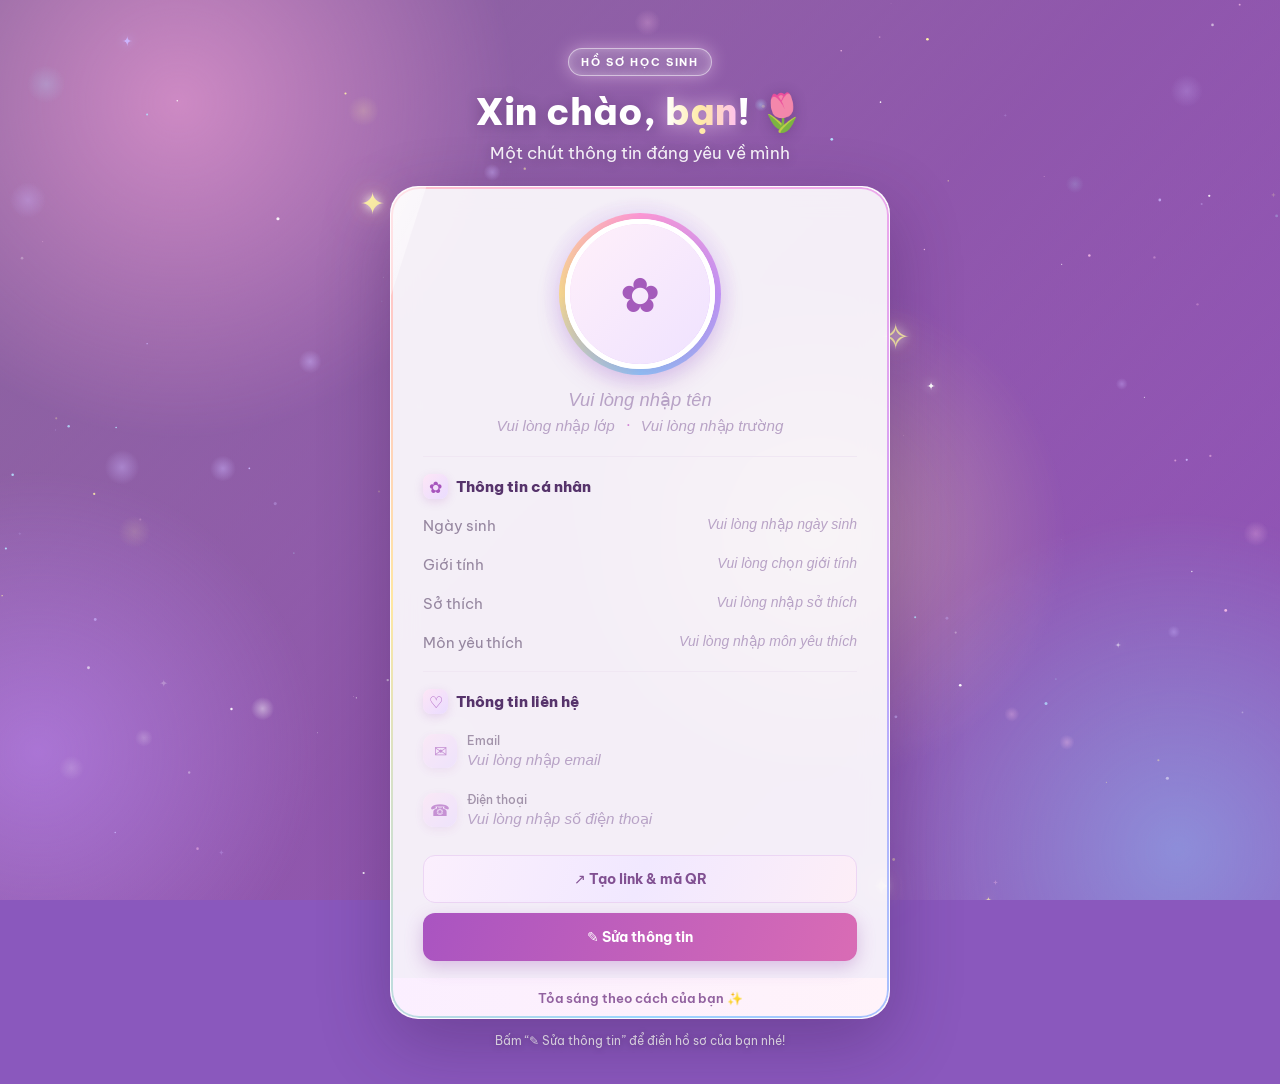
==== commit 154d0959: "Add files via upload" ====
--- a/index.html
+++ b/index.html
@@ -4,7 +4,7 @@
     <meta charset="UTF-8">
     <meta name="viewport" content="width=device-width, initial-scale=1.0, viewport-fit=cover">
     <meta name="theme-color" content="#a54bd6">
-    <title>Hồ sơ học sinh | Minh Anh</title>
+    <title>Hồ sơ học sinh</title>
     <link rel="preconnect" href="https://fonts.googleapis.com">
     <link rel="preconnect" href="https://fonts.gstatic.com" crossorigin>
     <link href="https://fonts.googleapis.com/css2?family=Be+Vietnam+Pro:wght@400;500;600;700;800&display=swap" rel="stylesheet">
@@ -25,26 +25,21 @@
 
         <header class="page-heading">
             <span class="eyebrow">HỒ SƠ HỌC SINH</span>
-            <h1>Xin chào, <span id="greeting-name">Minh Anh</span>! <span class="wave-flower" aria-hidden="true">🌷</span></h1>
-            <p>Một chút thông tin về mình</p>
+            <h1>Xin chào, <span id="greeting-name">bạn</span>! <span class="wave-flower" aria-hidden="true">🌷</span></h1>
+            <p>Một chút thông tin đáng yêu về mình</p>
         </header>
 
         <article class="profile-card">
             <div class="portrait-wrap">
-                <img
-                    class="portrait"
-                    id="portrait"
-                    src="https://images.unsplash.com/photo-1534528741775-53994a69daeb?auto=format&amp;fit=crop&amp;w=500&amp;h=500&amp;q=85"
-                    alt="Ảnh chân dung của Nguyễn Minh Anh"
-                >
-                <span class="portrait-placeholder" id="portrait-placeholder" hidden aria-hidden="true">✿</span>
+                <img class="portrait" id="portrait" alt="Ảnh đại diện của học sinh" hidden>
+                <span class="portrait-placeholder" id="portrait-placeholder" aria-hidden="true">✿</span>
                 <span class="orbit" aria-hidden="true"><i>✦</i><i>✧</i><i>♡</i><i>✦</i></span>
-                <span class="online-badge" id="portrait-badge"><span aria-hidden="true">✦</span> Học sinh chăm ngoan</span>
+                <span class="online-badge" id="portrait-badge" hidden><span aria-hidden="true">✦</span> Học sinh chăm ngoan</span>
             </div>
 
             <div class="student-intro">
-                <h2 id="student-name">Nguyễn Minh Anh</h2>
-                <p class="student-meta"><span id="student-class">Lớp 10A2</span> <span id="meta-separator" aria-hidden="true">·</span> <span id="student-school">Trường THPT Ánh Dương</span></p>
+                <h2 id="student-name" class="is-empty">Vui lòng nhập tên</h2>
+                <p class="student-meta"><span id="student-class" class="is-empty">Vui lòng nhập lớp</span> <span id="meta-separator" aria-hidden="true">·</span> <span id="student-school" class="is-empty">Vui lòng nhập trường</span></p>
             </div>
 
             <section class="info-section" aria-labelledby="personal-title">
@@ -52,33 +47,33 @@
                 <dl class="info-list">
                     <div class="info-row">
                         <dt>Ngày sinh</dt>
-                        <dd id="student-birthday">12 tháng 5, 2009</dd>
+                        <dd id="student-birthday" class="is-empty">Vui lòng nhập ngày sinh</dd>
                     </div>
                     <div class="info-row">
                         <dt>Giới tính</dt>
-                        <dd id="student-gender">Nữ</dd>
+                        <dd id="student-gender" class="is-empty">Vui lòng chọn giới tính</dd>
                     </div>
                     <div class="info-row">
                         <dt>Sở thích</dt>
-                        <dd id="student-hobbies">Đọc sách, vẽ và nghe nhạc</dd>
+                        <dd id="student-hobbies" class="is-empty">Vui lòng nhập sở thích</dd>
                     </div>
                     <div class="info-row">
                         <dt>Môn yêu thích</dt>
-                        <dd id="student-subjects"><span class="subject-pill">Văn</span><span class="subject-pill">Sinh học</span></dd>
+                        <dd id="student-subjects" class="is-empty">Vui lòng nhập môn yêu thích</dd>
                     </div>
                 </dl>
             </section>
 
             <section class="contact-section" aria-labelledby="contact-title">
                 <h3 id="contact-title"><span class="section-icon" aria-hidden="true">♡</span> Thông tin liên hệ</h3>
-                <a class="contact-link" id="email-link" href="mailto:minhanh@example.com">
+                <a class="contact-link" id="email-link">
                     <span class="contact-icon" aria-hidden="true">✉</span>
-                    <span><small>Email</small><span id="student-email">minhanh@example.com</span></span>
+                    <span><small>Email</small><span id="student-email" class="is-empty">Vui lòng nhập email</span></span>
                     <span class="link-arrow" aria-hidden="true">↗</span>
                 </a>
-                <a class="contact-link" id="phone-link" href="tel:+84901234567">
+                <a class="contact-link" id="phone-link">
                     <span class="contact-icon" aria-hidden="true">☎</span>
-                    <span><small>Điện thoại</small><span id="student-phone">090 123 4567</span></span>
+                    <span><small>Điện thoại</small><span id="student-phone" class="is-empty">Vui lòng nhập số điện thoại</span></span>
                     <span class="link-arrow" aria-hidden="true">↗</span>
                 </a>
             </section>
@@ -124,16 +119,16 @@
                 <h3>Chỉnh sửa hồ sơ</h3>
                 <label class="form-field">
                     Họ và tên
-                    <input name="name" type="text" maxlength="80" autocomplete="name" autocapitalize="words" enterkeyhint="next">
+                    <input name="name" type="text" placeholder="Ví dụ: Nguyễn Văn An" maxlength="80" autocomplete="name" autocapitalize="words" enterkeyhint="next">
                 </label>
                 <div class="form-grid">
                     <label class="form-field">
                         Lớp
-                        <input name="className" type="text" maxlength="30">
+                        <input name="className" type="text" placeholder="Ví dụ: 10A1" maxlength="30">
                     </label>
                     <label class="form-field">
                         Trường
-                        <input name="school" type="text" maxlength="100">
+                        <input name="school" type="text" placeholder="Ví dụ: THPT Nguyễn Du" maxlength="100">
                     </label>
                 </div>
                 <div class="form-grid">
@@ -153,19 +148,19 @@
                 </div>
                 <label class="form-field">
                     Sở thích
-                    <input name="hobbies" type="text" maxlength="160">
+                    <input name="hobbies" type="text" placeholder="Ví dụ: đọc sách, vẽ, nghe nhạc" maxlength="160">
                 </label>
                 <label class="form-field">
                     Môn yêu thích <span class="field-hint">(ngăn cách bằng dấu phẩy)</span>
-                    <input name="subjects" type="text" maxlength="120">
+                    <input name="subjects" type="text" placeholder="Ví dụ: Toán, Văn, Anh" maxlength="120">
                 </label>
                 <label class="form-field">
                     Email
-                    <input name="email" type="email" maxlength="120" autocomplete="email" inputmode="email" autocapitalize="off" spellcheck="false" enterkeyhint="next">
+                    <input name="email" type="email" placeholder="ten.cua.ban@gmail.com" maxlength="120" autocomplete="email" inputmode="email" autocapitalize="off" spellcheck="false" enterkeyhint="next">
                 </label>
                 <label class="form-field">
                     Điện thoại
-                    <input name="phone" type="tel" maxlength="24" autocomplete="tel" inputmode="tel" enterkeyhint="next">
+                    <input name="phone" type="tel" placeholder="09xx xxx xxx" maxlength="24" autocomplete="tel" inputmode="tel" enterkeyhint="next">
                 </label>
                 <label class="form-field">
                     Đường dẫn ảnh chân dung
@@ -178,6 +173,7 @@
                 </label>
                 <img class="photo-preview" id="photo-preview" alt="Xem trước ảnh đại diện" hidden>
                 <button class="cancel-button photo-clear" id="clear-photo" type="button" hidden>Gỡ ảnh đại diện</button>
+                <button class="reset-button" id="reset-profile" type="button">🗑 Xóa toàn bộ hồ sơ</button>
                 <p class="form-message" id="form-message" role="status" aria-live="polite"></p>
                 <div class="form-actions">
                     <button class="save-button" type="submit">Lưu thông tin</button>
@@ -187,7 +183,7 @@
 
             <footer class="card-footer">Tỏa sáng theo cách của bạn <span class="footer-spark" aria-hidden="true">✨</span></footer>
         </article>
-        <p class="page-note">Thông tin mẫu — hãy thay bằng thông tin của bạn nhé!</p>
+        <p class="page-note">Bấm “✎ Sửa thông tin” để điền hồ sơ của bạn nhé!</p>
     </main>
     <script src="vendor/qrcode.js" defer></script>
     <script src="app.js" defer></script>
--- a/style.css
+++ b/style.css
@@ -1170,7 +1170,8 @@
     width: min(100%, 220px);
 }
 
-@media (max-width: 600px) {
+/* Cỡ chữ dễ đọc cho mọi màn hình */
+@media all {
     .page-heading h1 {
         font-size: 1.6rem;
     }
@@ -1231,6 +1232,66 @@
         font-size: 0.76rem;
     }
 
+}
+
+/* Máy tính: thẻ rộng hơn, chữ to hơn */
+@media (min-width: 768px) {
+    .profile-page {
+        padding-top: 48px;
+        padding-bottom: 36px;
+    }
+
+    .page-heading h1 {
+        font-size: 2.3rem;
+    }
+
+    .page-heading p {
+        font-size: 1.05rem;
+    }
+
+    .profile-card {
+        --card-pad: 32px;
+        width: min(100%, 500px);
+        padding: 32px var(--card-pad) 0;
+    }
+
+    .card-footer {
+        margin-right: calc(-1 * var(--card-pad));
+        margin-left: calc(-1 * var(--card-pad));
+    }
+
+    .portrait-wrap {
+        width: 150px;
+        height: 150px;
+    }
+
+    body.is-shared .portrait-wrap {
+        width: 176px;
+        height: 176px;
+    }
+
+    .student-intro h2 {
+        font-size: 1.65rem;
+    }
+
+    .student-meta {
+        font-size: 0.95rem;
+    }
+
+    .info-row {
+        font-size: 0.95rem;
+    }
+
+    .info-row dt {
+        flex-basis: 120px;
+    }
+
+    .contact-link {
+        font-size: 0.95rem;
+    }
+}
+
+@media (max-width: 600px) {
     /* Nhẹ máy hơn trên điện thoại */
     .profile-card {
         background: rgba(255, 255, 255, 0.95);
@@ -1457,6 +1518,92 @@
     outline-offset: 3px;
 }
 
+/* ==========================================================
+   ✎ Hồ sơ trống: chữ nhắc "Vui lòng nhập…"
+   ========================================================== */
+
+.is-empty {
+    color: #b8a3c6 !important;
+    font-style: italic;
+    font-weight: 500 !important;
+}
+
+.student-intro h2.is-empty {
+    background: none;
+    -webkit-background-clip: border-box;
+    background-clip: border-box;
+    font-size: 1.15rem;
+    animation: none;
+}
+
+/* Ảnh/ô trống phủ kín vòng cầu vồng bên dưới và giữ viền trắng */
+.portrait,
+.portrait-placeholder {
+    box-shadow: 0 0 0 5px #fff;
+}
+
+.portrait-placeholder {
+    background: linear-gradient(135deg, #fff0fa, #efe2ff);
+}
+
+.info-row dd.is-empty {
+    font-size: 0.92em;
+}
+
+.reset-button {
+    justify-self: center;
+    min-height: 44px;
+    border: 1px dashed #e7b9c9;
+    border-radius: 12px;
+    background: #fff7f9;
+    padding: 8px 16px;
+    color: #b33457;
+    font: inherit;
+    font-size: 0.82rem;
+    font-weight: 700;
+    cursor: pointer;
+}
+
+.reset-button:hover,
+.reset-button:focus-visible {
+    background: #ffeef3;
+    outline: none;
+}
+
+/* Không có email/điện thoại thì không cho bấm mở ứng dụng */
+.contact-link:not([href]) {
+    cursor: default;
+}
+
+.contact-link:not([href]) .link-arrow {
+    display: none;
+}
+
+.contact-link:not([href]) .contact-icon {
+    opacity: 0.6;
+}
+
+/* Dòng nhắc cuối trang chỉ hiện khi hồ sơ còn trống (hoặc khi xem link chia sẻ) */
+body:not(.profile-empty):not(.is-shared) .page-note {
+    display: none;
+}
+
+.profile-empty .edit-toggle {
+    animation:
+        gradient-flow 6s ease infinite,
+        call-to-action 1.8s ease-in-out infinite;
+}
+
+@keyframes call-to-action {
+    0%, 100% {
+        box-shadow: 0 6px 18px rgba(153, 71, 173, 0.3), 0 0 0 0 rgba(216, 107, 181, 0.55);
+    }
+
+    60% {
+        box-shadow: 0 6px 18px rgba(153, 71, 173, 0.3), 0 0 0 10px rgba(216, 107, 181, 0);
+    }
+}
+
 @keyframes heartbeat {
     0%, 60%, 100% { transform: scale(1); }
     15% { transform: scale(1.28); }
